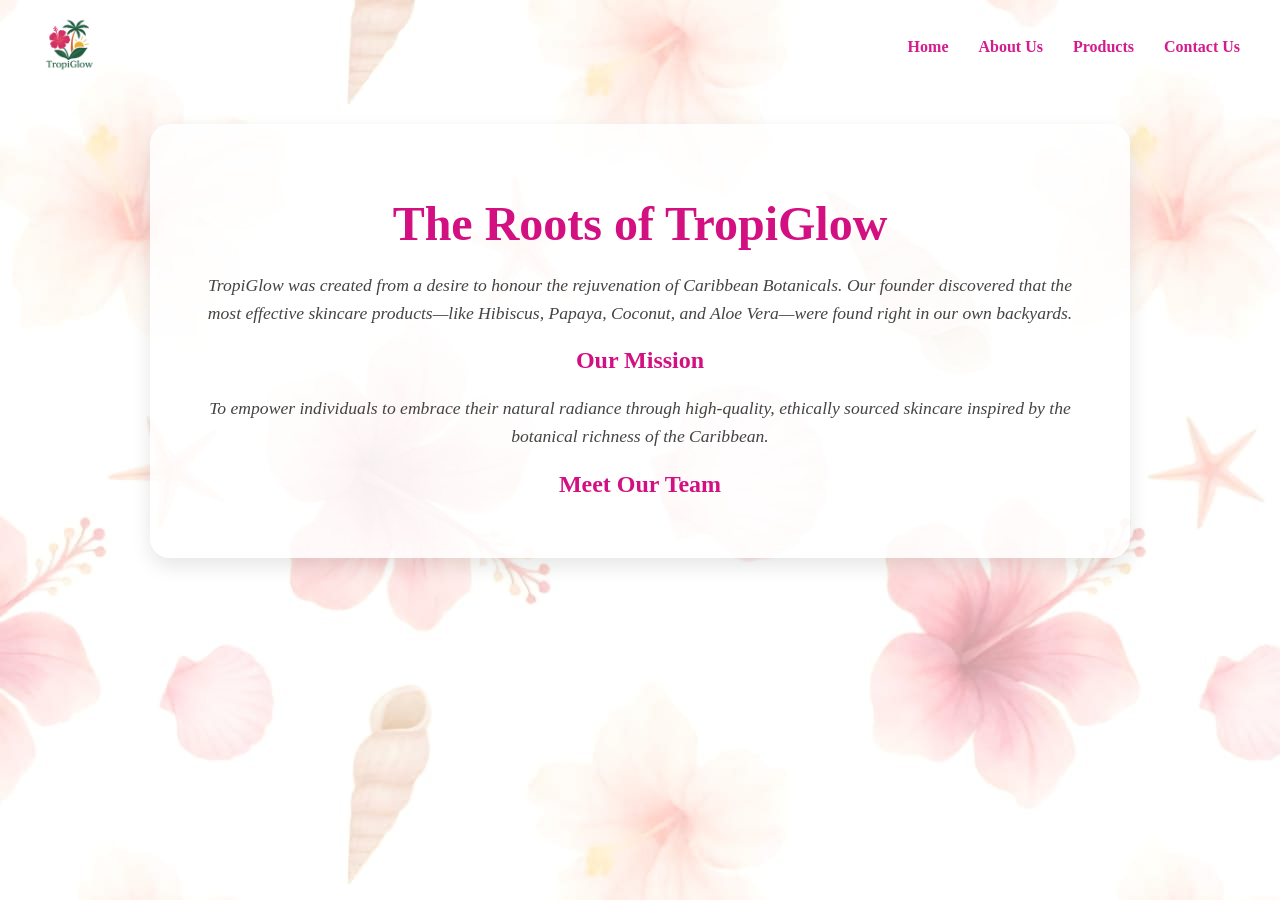
==== about.html @ d67b1e74 "Update and rename AboutUs.html to about.html" ====
<!DOCTYPE html>
<html lang="en">
<head>
    <meta charset="UTF-8">
    <meta name="viewport" content="width=device-width, initial-scale=1.0">
    <title>About Us | TropiGlow</title>
    <link rel="stylesheet" href="css/styles.css">
    <link rel="stylesheet" href="css/about.css">
</head>
<body>

    <header>
        <nav class="navbar">
            <div class="logo">
                <img src="Images/TropiGlow.png" alt="TropiGlow Logo">
            </div>
            <ul class="nav-links">
                <a href="index.html">Home</a>
                <a href="about.html" class="active">About Us</a>
                <a href="products.html">Products</a>
                <a href="contact.html">Contact Us</a>
            </ul>
        </nav>
    </header>

    <main class="about-section">
        <div class="content-container">
            <h1>The Roots of TropiGlow</h1>
            <p>TropiGlow was created from a desire to honour the rejuvenation of Caribbean Botanicals. Our founder discovered that the most effective skincare products—like Hibiscus, Papaya, Coconut, and Aloe Vera—were found right in our own backyards.</p>
            
            <h2>Our Mission</h2>
            <p>To empower individuals to embrace their natural radiance through high-quality, ethically sourced skincare inspired by the botanical richness of the Caribbean.</p>

            <h2>Meet Our Team</h2>
        </div>
---- css/styles.css ----
/* MAIN BACKGROUND */
body {
    background-image: url("../Images/TropiGlow Web BG.jpeg");
    background-size: cover;
    background-attachment: fixed; 
    margin: 0;
    padding: 0;
}

/* HEADER IMAGE */
.hdrstyle {
    background-image: url("../Images/Home Page BG.jpeg");
    background-size: cover;
    background-position: center;
    width: 100%;
    height: 500px; 
    display: block; 
    overflow: hidden;
}

/* NAV BAR */
.navbar{
    display: flex;
    align-items: center;
    justify-content: space-between;
    padding: 15px 40px;
    gap: 20px;
}

.nav-icons{
    display: flex;
    gap: 15px;
    font-size: 20px;
    color: #D31C8D;
    cursor: pointer;
}

.nav-icons i:hover{
    color: #f15e94;
}

/* WELCOME TEXT  */
.hero {
    padding: 80px 40px; 
    text-align: center; 
}

/* LOGO & LINKS */
.logo img { height: 60px; }
.nav-links { display: flex; gap: 30px; }
.nav-links a { 
    text-decoration: none; 
    color: #D31C8D; 
    font-weight: bold; 
}

/* TEXT STYLES */
h1 { font-family: 'Times New Roman', serif; color: #D31C8D; font-size: 3rem; }
p { color: #f15e94; font-style: italic; font-size: 1.2rem; }
/* SEARCH BAR */
.searchbar{
    display: flex;
    gap: 5px;
}


/* TEXT STYLES */
h1, h2, h3{
    font-family:'Times New Roman', Times, serif;
    color: #D31C8D;
}

p{
    color: #f15e94;
    font-style: italic;
    font-weight: 500;
}

/* HOVER EFFECT */
a:hover{
    color: #D31C8D;
}

/* USER MENU */
.user-menu{
    position: relative;
}

/* DROPDOWN BOX */
.dropdown{
    position: absolute;
    top: 30px;
    right: 0;
    background-color: white;
    border-radius: 8px;
    padding: 10px;
    display: none;
    flex-direction: column;
    min-width: 120px;
    box-shadow: 0 4px 10px rgba(0,0,0,0.1);
}

.dropdown a{
    text-decoration: none;
    color: #D31C8D;
    padding: 8px;
    display: block;
}

.dropdown a:hover{
    background-color: #fce4ec;
}

.user-menu:hover .dropdown{
    display: flex;
}
---- css/about.css ----
body {
    background-image: url("../Images/TropiGlow Web BG.jpeg");
    background-size: cover;
    background-attachment: fixed; 
    margin: 0;
    padding: 0;
}

.logo img { height: 60px; }
.nav-links { display: flex; gap: 30px; }
.nav-links a { 
    text-decoration: none; 
    color: #D31C8D; 
    font-weight: bold; 
}

.content-container {
    background-color: rgba(255, 255, 255, 0.85); 
    padding: 40px;
    margin: 30px auto;
    max-width: 900px;
    border-radius: 20px;
    text-align: center;
    box-shadow: 0 8px 20px rgba(0,0,0,0.1);
}

h1, h2 {
    color: #D31081; 
    margin-bottom: 20px;
}

p {
    line-height: 1.6;
    color: #444; 
    font-size: 1.1rem;
}
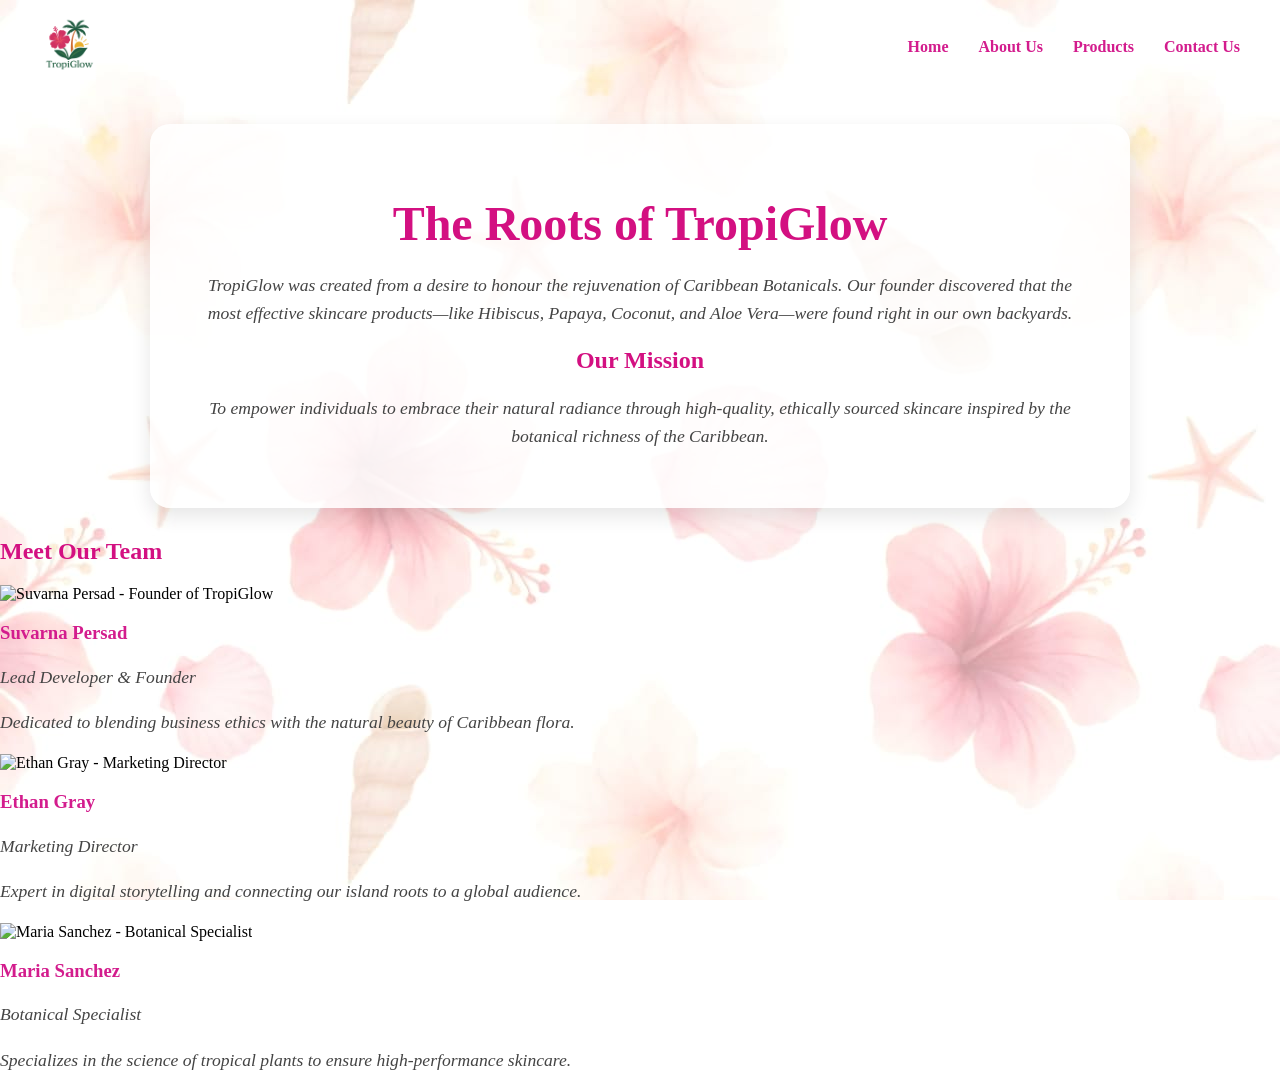
==== commit 0dec8b4d: "Update about.html" ====
--- a/about.html
+++ b/about.html
@@ -30,6 +30,39 @@
             
             <h2>Our Mission</h2>
             <p>To empower individuals to embrace their natural radiance through high-quality, ethically sourced skincare inspired by the botanical richness of the Caribbean.</p>
+        </div>
 
-            <h2>Meet Our Team</h2>
+    <div class="team-container">
+        <h2 class="section-title">Meet Our Team</h2>
+        <div class="team-grid">
+            
+            <div class="team-card">
+                <div class="image-wrapper">
+                    <img src="Images/Suvarna Persad.jpeg" alt="Suvarna Persad - Founder of TropiGlow">
+                </div>
+                <h3>Suvarna Persad</h3>
+                <p class="role">Lead Developer & Founder</p>
+                <p class="bio">Dedicated to blending business ethics with the natural beauty of Caribbean flora.</p>
+            </div>
+
+            <div class="team-card">
+                <div class="image-wrapper">
+                    <img src="Images/Ethan Gray.jpg" alt="Ethan Gray - Marketing Director">
+                </div>
+                <h3>Ethan Gray</h3>
+                <p class="role">Marketing Director</p>
+                <p class="bio">Expert in digital storytelling and connecting our island roots to a global audience.</p>
+            </div>
+
+            <div class="team-card">
+                <div class="image-wrapper">
+                    <img src="Images/Maria Sanchez.png" alt="Maria Sanchez - Botanical Specialist">
+                </div>
+                <h3>Maria Sanchez</h3>
+                <p class="role">Botanical Specialist</p>
+                <p class="bio">Specializes in the science of tropical plants to ensure high-performance skincare.</p>
+            </div>
+
         </div>
+    </div>
+</main>
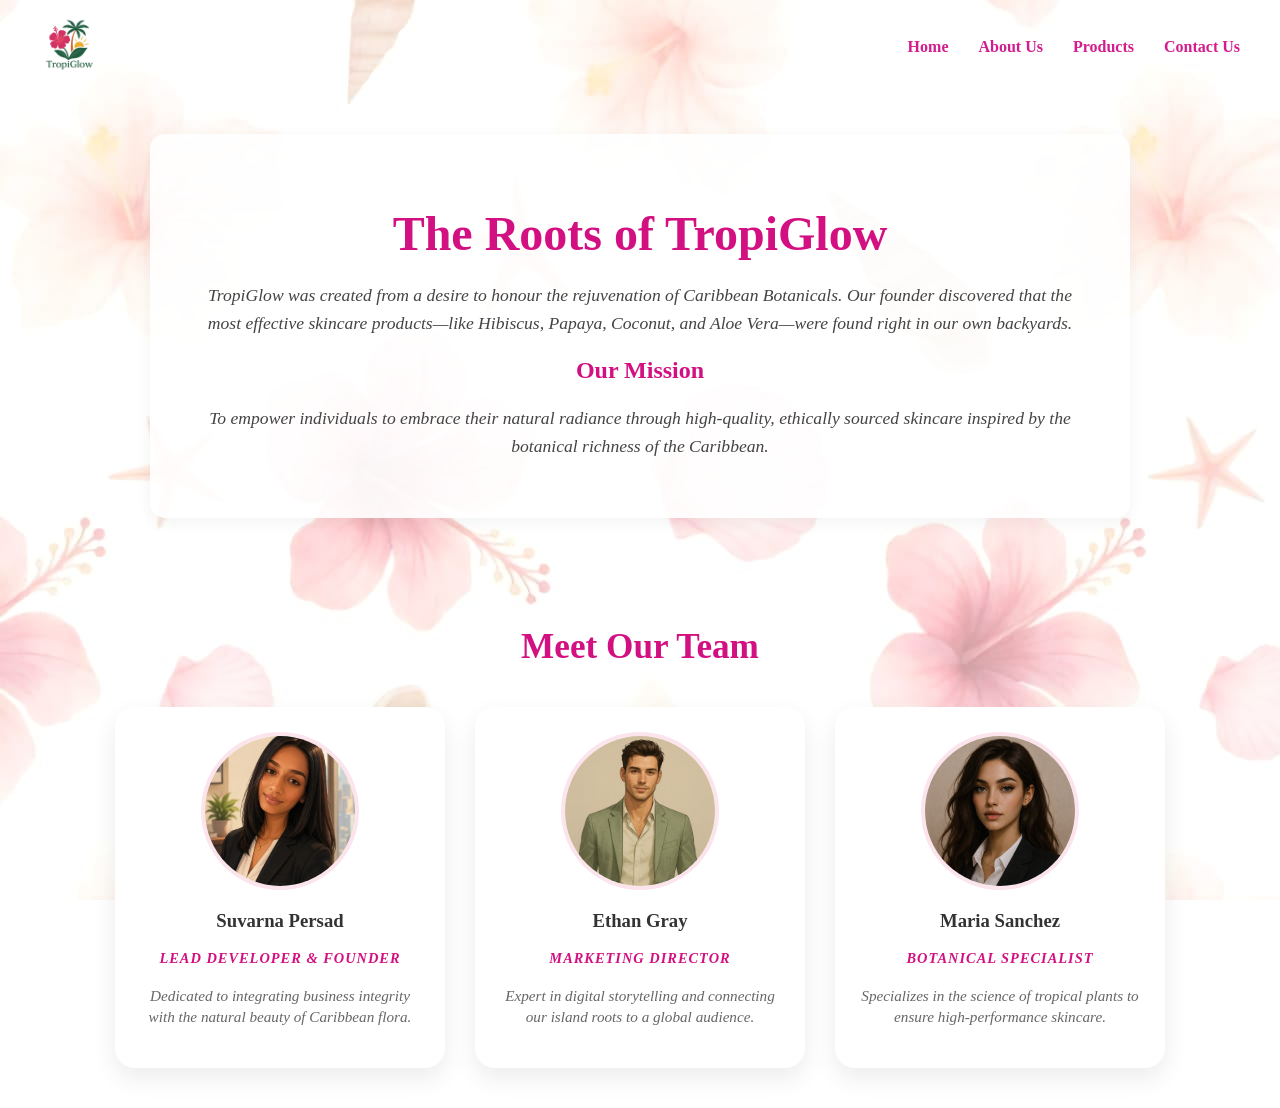
==== commit 05c869cb: "Update about.html" ====
--- a/about.html
+++ b/about.html
@@ -42,7 +42,7 @@
                 </div>
                 <h3>Suvarna Persad</h3>
                 <p class="role">Lead Developer & Founder</p>
-                <p class="bio">Dedicated to blending business ethics with the natural beauty of Caribbean flora.</p>
+                <p class="bio">Dedicated to integrating business integrity with the natural beauty of Caribbean flora.</p>
             </div>
 
             <div class="team-card">
--- a/css/about.css
+++ b/css/about.css
@@ -34,3 +34,82 @@
     color: #444; 
     font-size: 1.1rem;
 }
+
+.content-container {
+    background-color: rgba(255, 255, 255, 0.9); 
+    padding: 40px;
+    margin: 40px auto;
+    max-width: 900px;
+    border-radius: 15px;
+    text-align: center;
+    box-shadow: 0 4px 15px rgba(0,0,0,0.05);
+}
+
+.team-container {
+    max-width: 1100px;
+    margin: 0 auto;
+    padding: 40px 20px;
+    text-align: center;
+}
+
+.section-title {
+    color: #D31081;
+    margin-bottom: 40px;
+    font-size: 2.2rem;
+}
+
+.team-grid {
+    display: flex;
+    justify-content: center;
+    gap: 30px;
+    flex-wrap: wrap; 
+}
+
+.team-card {
+    background: #fff;
+    padding: 25px;
+    border-radius: 20px;
+    width: 280px;
+    box-shadow: 0 10px 25px rgba(0,0,0,0.08);
+    transition: all 0.3s ease; 
+}
+
+.team-card:hover {
+    transform: translateY(-10px);
+    box-shadow: 0 15px 35px rgba(211, 16, 129, 0.2);
+}
+
+.image-wrapper {
+    width: 150px;
+    height: 150px;
+    margin: 0 auto 20px;
+    overflow: hidden;
+    border-radius: 50%; 
+    border: 4px solid #fce4ec;
+}
+
+.team-card img {
+    width: 100%;
+    height: 100%;
+    object-fit: cover; 
+}
+
+.team-card h3 {
+    color: #333;
+    margin-bottom: 5px;
+}
+
+.role {
+    color: #D31081;
+    font-weight: bold;
+    font-size: 0.9rem;
+    text-transform: uppercase;
+    letter-spacing: 1px;
+    margin-bottom: 15px;
+}
+
+.bio {
+    font-size: 0.95rem;
+    color: #666;
+    line-height: 1.4;
+}
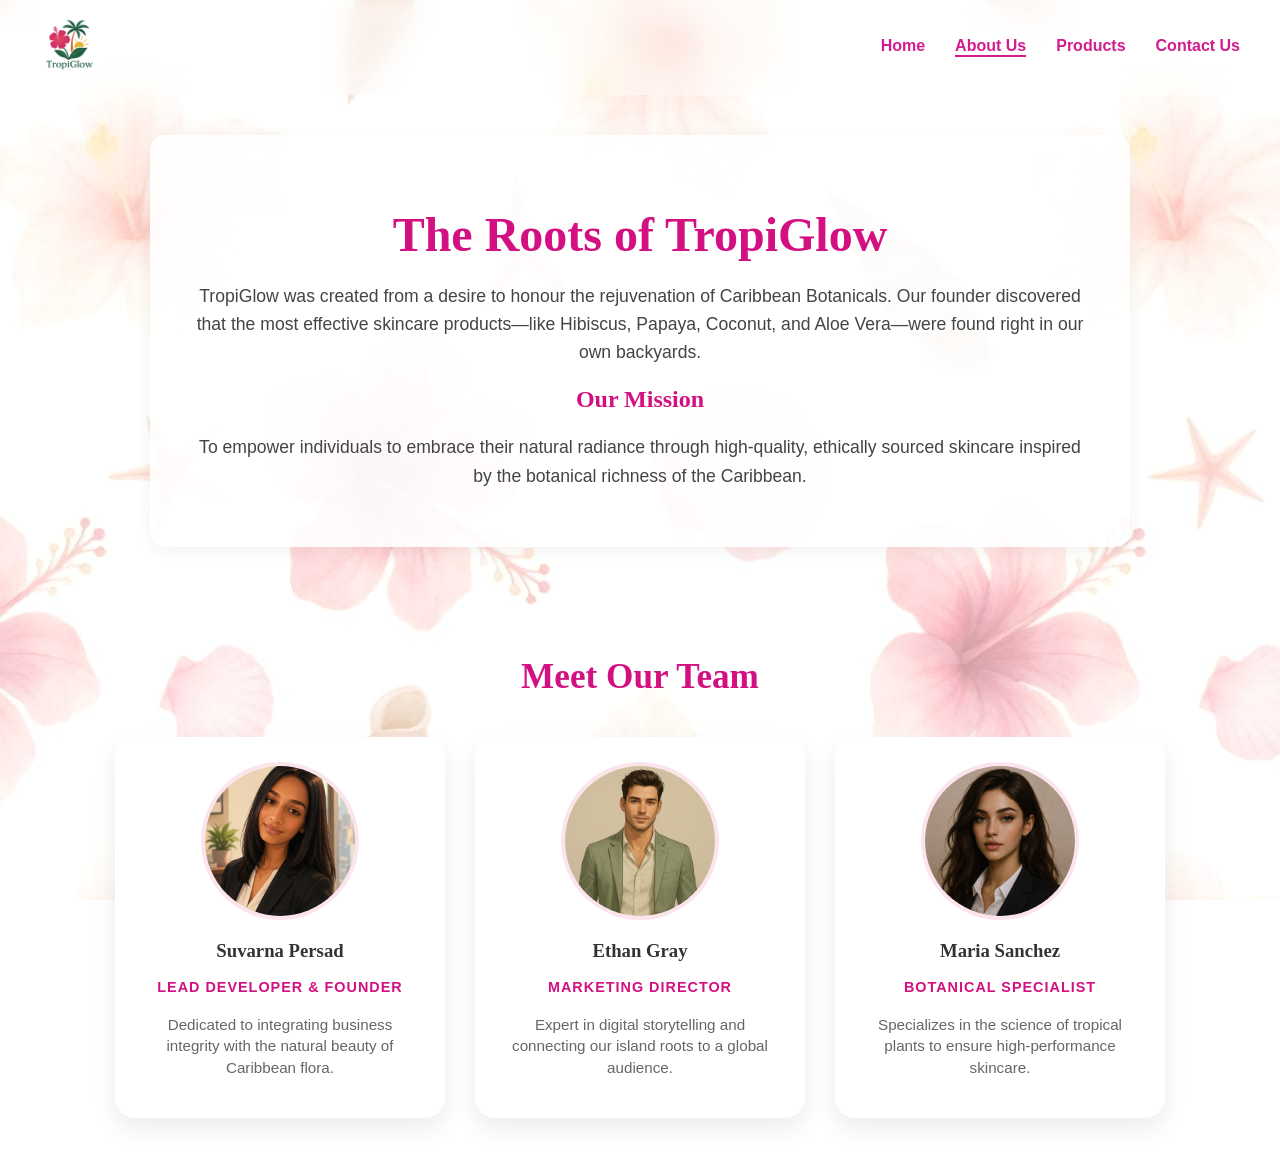
==== commit 2339d599: "Update about.html" ====
--- a/about.html
+++ b/about.html
@@ -17,7 +17,7 @@
             <ul class="nav-links">
                 <a href="index.html">Home</a>
                 <a href="about.html" class="active">About Us</a>
-                <a href="products.html">Products</a>
+                <a href="shop.html">Products</a>
                 <a href="contact.html">Contact Us</a>
             </ul>
         </nav>
--- a/css/styles.css
+++ b/css/styles.css
@@ -19,6 +19,15 @@
 }
 
 /* NAV BAR */
+.navbar {
+    background: rgba(255, 255, 255, 0.345); 
+    backdrop-filter: blur(10px);         
+    -webkit-backdrop-filter: blur(10px);  
+    border-bottom: 1px solid rgba(255, 255, 255, 0.3); 
+    position: sticky;                     
+    top: 0;
+    z-index: 1000;
+}
 .navbar{
     display: flex;
     align-items: center;
@@ -29,10 +38,17 @@
 
 .nav-icons{
     display: flex;
+    align-items: center;
     gap: 15px;
     font-size: 20px;
     color: #D31C8D;
     cursor: pointer;
+}
+
+.nav-icons img {
+    height: 24px;           
+    width: auto;
+    display: block;
 }
 
 .nav-icons i:hover{
@@ -57,6 +73,7 @@
 /* TEXT STYLES */
 h1 { font-family: 'Times New Roman', serif; color: #D31C8D; font-size: 3rem; }
 p { color: #f15e94; font-style: italic; font-size: 1.2rem; }
+
 /* SEARCH BAR */
 .searchbar{
     display: flex;
@@ -65,14 +82,14 @@
 
 
 /* TEXT STYLES */
-h1, h2, h3{
+h1, h2, h3, h4{
     font-family:'Times New Roman', Times, serif;
     color: #D31C8D;
 }
 
 p{
     color: #f15e94;
-    font-style: italic;
+    font-style: normal;
     font-weight: 500;
 }
 
@@ -114,3 +131,150 @@
 .user-menu:hover .dropdown{
     display: flex;
 }
+
+/* MAIN BACKGROUND */
+body {
+    background-image: url("../Images/TropiGlow Web BG.jpeg");
+    background-size: cover;
+    background-attachment: fixed; 
+    margin: 0;
+    padding: 0;
+    font-family: Arial, sans-serif;
+}
+
+/* THE GLASS NAVIGATION BAR */
+.navbar {
+    display: flex;
+    align-items: center;
+    justify-content: space-between;
+    padding: 15px 40px;
+    background: rgba(255, 255, 255, 0.4); 
+    backdrop-filter: blur(12px);         
+    -webkit-backdrop-filter: blur(12px);  
+    border-bottom: 1px solid rgba(255, 255, 255, 0.3);
+    position: sticky; 
+    top: 0;
+    z-index: 1000;
+}
+
+.nav-links { display: flex; gap: 30px; }
+.nav-links a { 
+    text-decoration: none; 
+    color: #D31C8D; 
+    font-weight: bold; 
+    transition: 0.3s;
+}
+.nav-links a.active { border-bottom: 2px solid #D31C8D; }
+
+/* NAV ICONS & USER MENU */
+.nav-icons {
+    display: flex;
+    align-items: center;
+    gap: 20px;
+    font-size: 22px;
+    color: #D31C8D;
+}
+
+.user-menu { position: relative; display: flex; align-items: center; cursor: pointer; }
+
+.dropdown {
+    position: absolute;
+    top: 35px;
+    right: 0;
+    background: white;
+    border-radius: 8px;
+    padding: 10px;
+    display: none;
+    flex-direction: column;
+    min-width: 140px;
+    box-shadow: 0 4px 15px rgba(0,0,0,0.1);
+    z-index: 1001;
+}
+
+.dropdown a {
+    text-decoration: none;
+    color: #D31C8D;
+    padding: 8px;
+    font-size: 14px;
+}
+
+.user-menu:hover .dropdown { display: flex; }
+
+/* PRODUCT GRID */
+.product-grid {
+    display: grid;
+    grid-template-columns: repeat(3, 1fr); 
+    gap: 30px;
+}
+
+/* RESPONSIVE GRID */
+@media (max-width: 992px) { .product-grid { grid-template-columns: repeat(2, 1fr); } }
+@media (max-width: 600px) { .product-grid { grid-template-columns: 1fr; } }
+
+/* PRODUCT CARD */
+.product-card {
+    background: rgba(255, 255, 255, 0.7);
+    backdrop-filter: blur(8px);
+    border-radius: 20px;
+    overflow: hidden;
+    border: 1px solid rgba(255, 255, 255, 0.3);
+    transition: transform 0.3s ease;
+    text-align: center;
+    padding-bottom: 20px;
+}
+
+.product-card:hover {
+    transform: translateY(-8px);
+    background: rgba(255, 255, 255, 0.9);
+}
+
+.product-image img {
+    width: 100%;
+    height: 280px;
+    object-fit: cover;
+}
+
+.product-info { padding: 15px; }
+
+.product-info h3 {
+    font-family: 'Times New Roman', serif;
+    color: #D31C8D;
+    font-size: 1.4rem;
+    margin-bottom: 5px;
+}
+
+.description {
+    color: #666;
+    font-size: 0.9rem;
+    font-style: italic;
+    margin-bottom: 10px;
+}
+
+.price {
+    color: #f15e94;
+    font-weight: 700;
+    font-size: 1.2rem;
+    margin-bottom: 15px;
+}
+
+/* SHOP BUTTON */
+.btn-shop {
+    background: #D31C8D;
+    color: white;
+    border: none;
+    padding: 10px 25px;
+    border-radius: 50px;
+    font-weight: bold;
+    text-transform: uppercase;
+    font-size: 0.8rem;
+    transition: 0.3s;
+}
+
+.btn-shop:hover {
+    background: #f15e94;
+    box-shadow: 0 4px 15px rgba(211, 28, 141, 0.3);
+}
+
+/* TEXT STYLES */
+h1 { font-family: 'Times New Roman', serif; color: #D31C8D; font-size: 3rem; }
+p { color: #f15e94; font-size: 1.2rem; }
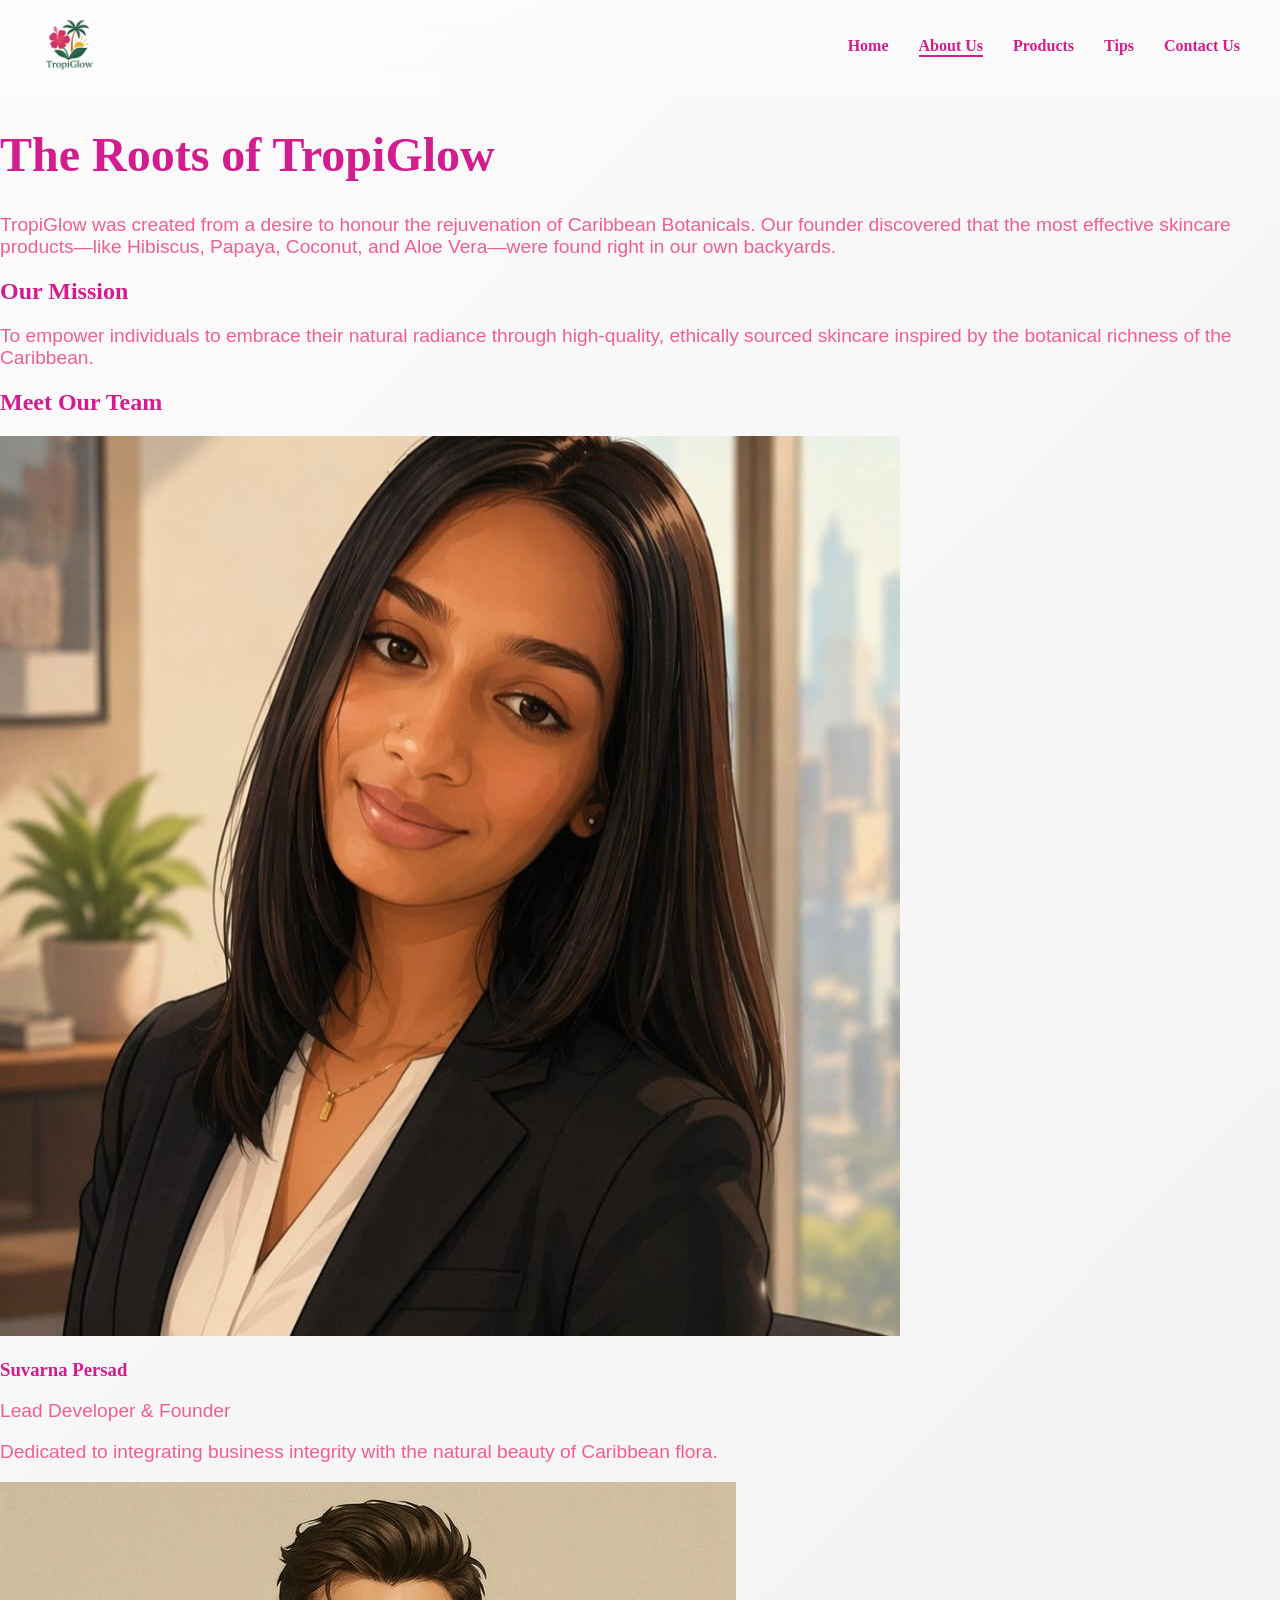
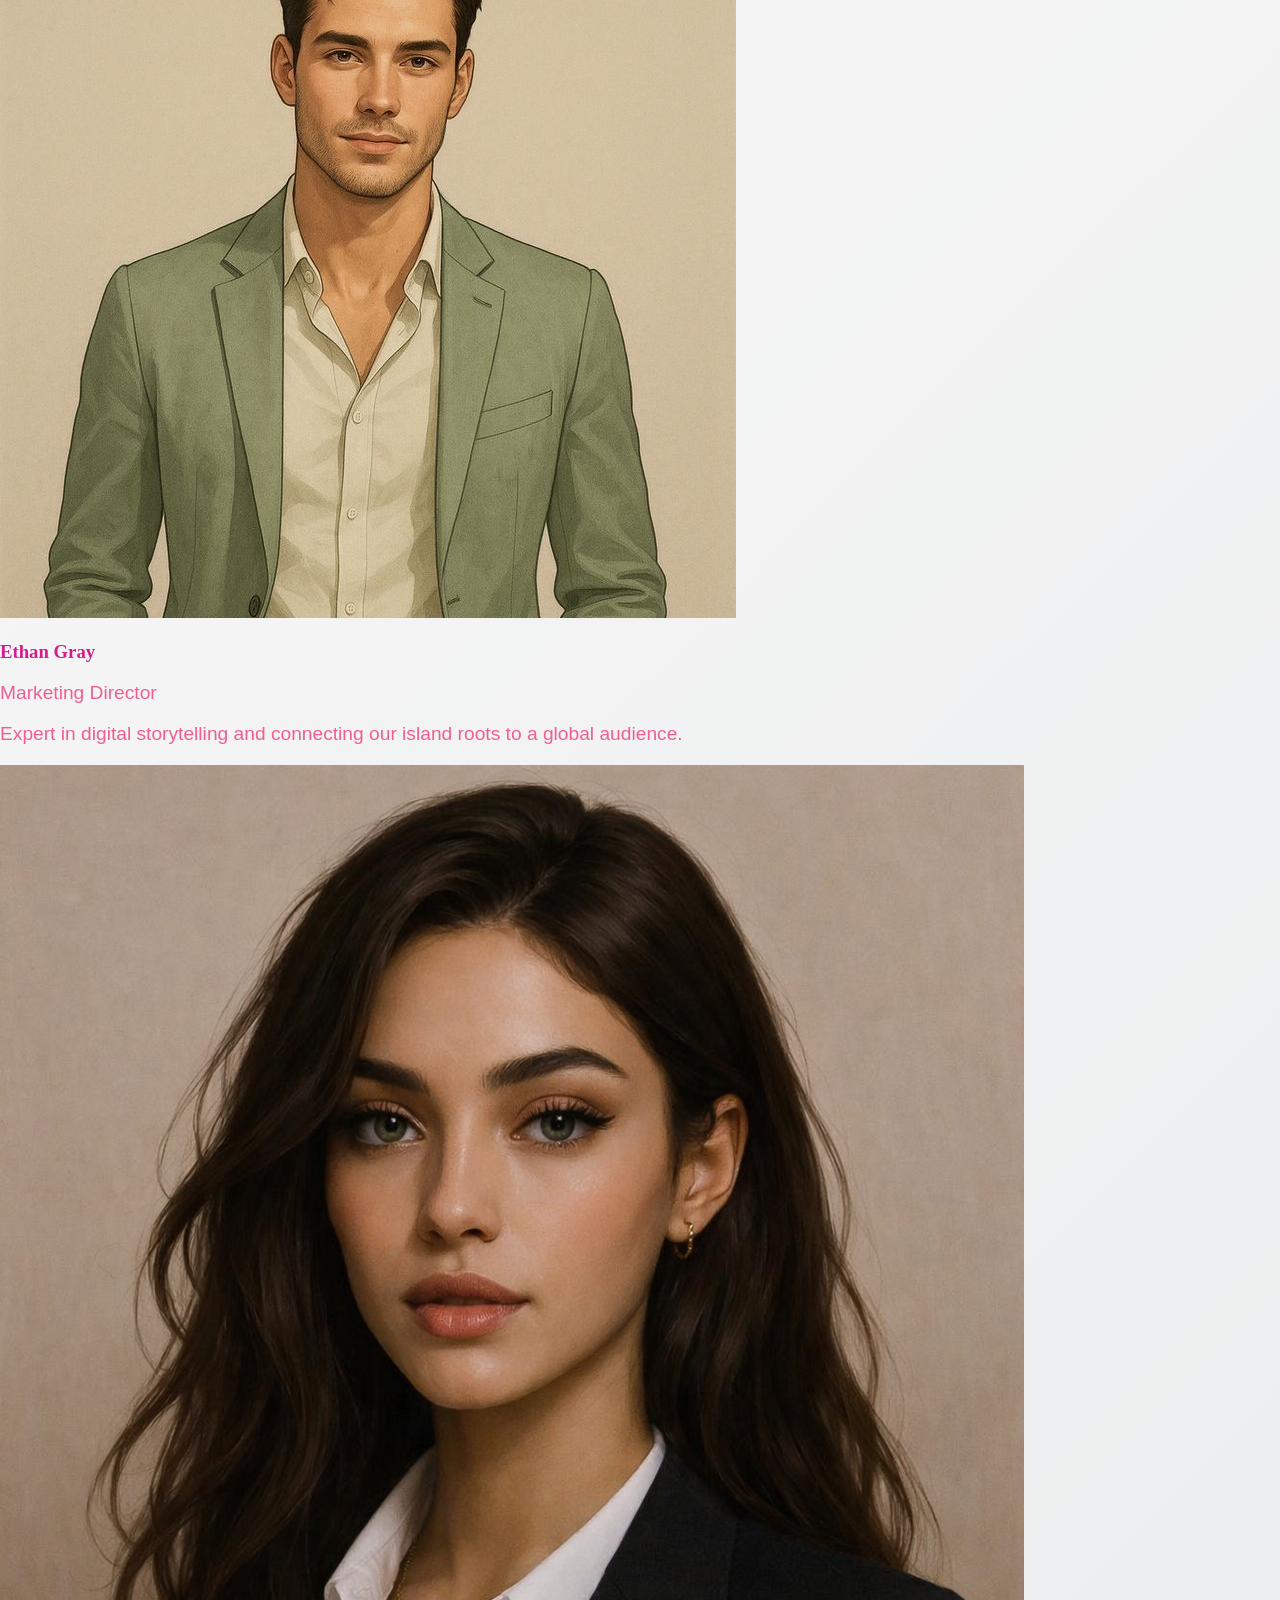
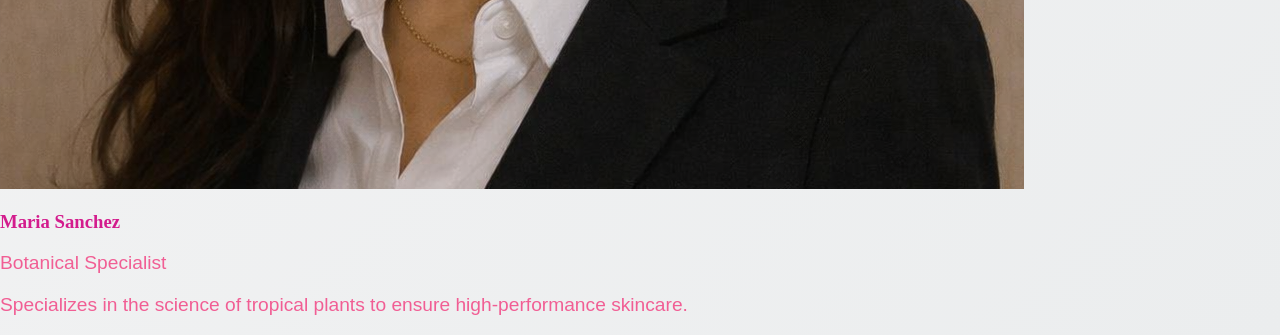
==== commit 48b904de: "Update about.html" ====
--- a/about.html
+++ b/about.html
@@ -18,6 +18,7 @@
                 <a href="index.html">Home</a>
                 <a href="about.html" class="active">About Us</a>
                 <a href="shop.html">Products</a>
+                <a href="blog.html">Tips</a>
                 <a href="contact.html">Contact Us</a>
             </ul>
         </nav>
--- a/css/styles.css
+++ b/css/styles.css
@@ -1,4 +1,3 @@
-/* MAIN BACKGROUND */
 body {
     background-image: url("../Images/TropiGlow Web BG.jpeg");
     background-size: cover;
@@ -7,7 +6,6 @@
     padding: 0;
 }
 
-/* HEADER IMAGE */
 .hdrstyle {
     background-image: url("../Images/Home Page BG.jpeg");
     background-size: cover;
@@ -17,8 +15,6 @@
     display: block; 
     overflow: hidden;
 }
-
-/* NAV BAR */
 .navbar {
     background: rgba(255, 255, 255, 0.345); 
     backdrop-filter: blur(10px);         
@@ -28,6 +24,7 @@
     top: 0;
     z-index: 1000;
 }
+
 .navbar{
     display: flex;
     align-items: center;
@@ -55,13 +52,11 @@
     color: #f15e94;
 }
 
-/* WELCOME TEXT  */
 .hero {
     padding: 80px 40px; 
     text-align: center; 
 }
 
-/* LOGO & LINKS */
 .logo img { height: 60px; }
 .nav-links { display: flex; gap: 30px; }
 .nav-links a { 
@@ -70,18 +65,14 @@
     font-weight: bold; 
 }
 
-/* TEXT STYLES */
 h1 { font-family: 'Times New Roman', serif; color: #D31C8D; font-size: 3rem; }
 p { color: #f15e94; font-style: italic; font-size: 1.2rem; }
 
-/* SEARCH BAR */
 .searchbar{
     display: flex;
     gap: 5px;
 }
 
-
-/* TEXT STYLES */
 h1, h2, h3, h4{
     font-family:'Times New Roman', Times, serif;
     color: #D31C8D;
@@ -93,17 +84,14 @@
     font-weight: 500;
 }
 
-/* HOVER EFFECT */
 a:hover{
     color: #D31C8D;
 }
 
-/* USER MENU */
 .user-menu{
     position: relative;
 }
 
-/* DROPDOWN BOX */
 .dropdown{
     position: absolute;
     top: 30px;
@@ -132,7 +120,6 @@
     display: flex;
 }
 
-/* MAIN BACKGROUND */
 body {
     background-image: url("../Images/TropiGlow Web BG.jpeg");
     background-size: cover;
@@ -142,7 +129,6 @@
     font-family: Arial, sans-serif;
 }
 
-/* THE GLASS NAVIGATION BAR */
 .navbar {
     display: flex;
     align-items: center;
@@ -166,7 +152,6 @@
 }
 .nav-links a.active { border-bottom: 2px solid #D31C8D; }
 
-/* NAV ICONS & USER MENU */
 .nav-icons {
     display: flex;
     align-items: center;
@@ -200,18 +185,15 @@
 
 .user-menu:hover .dropdown { display: flex; }
 
-/* PRODUCT GRID */
 .product-grid {
     display: grid;
     grid-template-columns: repeat(3, 1fr); 
     gap: 30px;
 }
 
-/* RESPONSIVE GRID */
 @media (max-width: 992px) { .product-grid { grid-template-columns: repeat(2, 1fr); } }
 @media (max-width: 600px) { .product-grid { grid-template-columns: 1fr; } }
 
-/* PRODUCT CARD */
 .product-card {
     background: rgba(255, 255, 255, 0.7);
     backdrop-filter: blur(8px);
@@ -257,7 +239,6 @@
     margin-bottom: 15px;
 }
 
-/* SHOP BUTTON */
 .btn-shop {
     background: #D31C8D;
     color: white;
@@ -275,6 +256,63 @@
     box-shadow: 0 4px 15px rgba(211, 28, 141, 0.3);
 }
 
-/* TEXT STYLES */
 h1 { font-family: 'Times New Roman', serif; color: #D31C8D; font-size: 3rem; }
 p { color: #f15e94; font-size: 1.2rem; }
+
+:root {
+    --botanical-green: #A3B18A;
+    --soft-sand: #F6F4F1;
+}
+body {
+    background-image: url("../Images/TropiGlow Web BG.jpeg");
+    background-size: cover;
+    background-attachment: fixed; 
+    margin: 0;
+    padding: 0;
+    font-family: 'Times New Roman', serif; 
+}
+
+.quiz-container { 
+    max-width: 500px;
+    margin: 50px auto; 
+    background: white; 
+    padding: 40px; 
+    border-radius: 20px; 
+}
+
+#progress-bar { 
+    height: 6px; 
+    background: #D31C8D;
+    width: 0%;      
+    border-radius: 10px;
+    transition: width 0.4s ease; 
+}
+
+.results-section {
+    display: none;
+}
+
+#quiz-ui, #results-ui {
+    background: white;
+    padding: 30px;
+    border-radius: 15px;
+    max-width: 500px;
+    margin: 40px auto;
+    box-shadow: 0 4px 15px rgba(0,0,0,0.1);
+}
+
+.option-btn {
+    display: block;
+    width: 100%;
+    padding: 12px;
+    margin: 10px 0;
+    background-color: white;
+    border: 2px solid #E05297; 
+    cursor: pointer;
+    font-weight: bold;
+}
+
+.option-btn:hover {
+    background-color: #E05297;
+    color: white;
+}
--- a/css/about.css
+++ b/css/about.css
@@ -6,110 +6,396 @@
     padding: 0;
 }
 
+.hdrstyle {
+    background-image: url("../Images/Home Page BG.jpeg");
+    background-size: cover;
+    background-position: center;
+    width: 100%;
+    height: 500px; 
+    display: block; 
+    overflow: hidden;
+}
+
+.navbar {
+    background: rgba(255, 255, 255, 0.345); 
+    backdrop-filter: blur(10px);         
+    -webkit-backdrop-filter: blur(10px);  
+    border-bottom: 1px solid rgba(255, 255, 255, 0.3); 
+    position: sticky;                     
+    top: 0;
+    z-index: 1000;
+}
+.navbar{
+    display: flex;
+    align-items: center;
+    justify-content: space-between;
+    padding: 15px 40px;
+    gap: 20px;
+}
+
+.nav-icons{
+    display: flex;
+    align-items: center;
+    gap: 15px;
+    font-size: 20px;
+    color: #D31C8D;
+    cursor: pointer;
+}
+
+.nav-icons img {
+    height: 24px;           
+    width: auto;
+    display: block;
+}
+
+.nav-icons i:hover{
+    color: #f15e94;
+}
+
+.hero {
+    padding: 80px 40px; 
+    text-align: center; 
+}
+
 .logo img { height: 60px; }
 .nav-links { display: flex; gap: 30px; }
 .nav-links a { 
     text-decoration: none; 
     color: #D31C8D; 
     font-weight: bold; 
-}
-
-.content-container {
-    background-color: rgba(255, 255, 255, 0.85); 
-    padding: 40px;
-    margin: 30px auto;
-    max-width: 900px;
+        font-family: 'Times New Roman', Times, serif;
+}
+
+h1 { font-family: 'Times New Roman', serif; color: #D31C8D; font-size: 3rem; }
+p { color: #f15e94; font-style: italic; font-size: 1.2rem; }
+
+.searchbar{
+    display: flex;
+    gap: 5px;
+}
+
+h1, h2, h3, h4{
+    font-family:'Times New Roman', Times, serif;
+    color: #D31C8D;
+}
+
+p{
+    color: #f15e94;
+    font-style: normal;
+    font-weight: 500;
+}
+
+a:hover{
+    color: #D31C8D;
+}
+
+.user-menu{
+    position: relative;
+}
+
+.dropdown{
+    position: absolute;
+    top: 30px;
+    right: 0;
+    background-color: white;
+    border-radius: 8px;
+    padding: 10px;
+    display: none;
+    flex-direction: column;
+    min-width: 120px;
+    box-shadow: 0 4px 10px rgba(0,0,0,0.1);
+}
+
+.dropdown a{
+    text-decoration: none;
+    color: #D31C8D;
+    padding: 8px;
+    display: block;
+}
+
+.dropdown a:hover{
+    background-color: #fce4ec;
+}
+
+.user-menu:hover .dropdown{
+    display: flex;
+}
+
+body {
+    background-image: url("../Images/TropiGlow Web BG.jpeg");
+    background-size: cover;
+    background-attachment: fixed; 
+    margin: 0;
+    padding: 0;
+    font-family: Arial, sans-serif;
+}
+
+.navbar {
+    display: flex;
+    align-items: center;
+    justify-content: space-between;
+    padding: 15px 40px;
+    background: rgba(255, 255, 255, 0.4); 
+    backdrop-filter: blur(12px);         
+    -webkit-backdrop-filter: blur(12px);  
+    border-bottom: 1px solid rgba(255, 255, 255, 0.3);
+    position: sticky; 
+    top: 0;
+    z-index: 1000;
+}
+
+.nav-links { display: flex; gap: 30px; }
+.nav-links a { 
+    text-decoration: none; 
+    color: #D31C8D; 
+    font-weight: bold; 
+    transition: 0.3s;
+}
+.nav-links a.active { border-bottom: 2px solid #D31C8D; }
+
+.nav-icons {
+    display: flex;
+    align-items: center;
+    gap: 20px;
+    font-size: 22px;
+    color: #D31C8D;
+}
+
+.user-menu { position: relative; display: flex; align-items: center; cursor: pointer; }
+
+.dropdown {
+    position: absolute;
+    top: 35px;
+    right: 0;
+    background: white;
+    border-radius: 8px;
+    padding: 10px;
+    display: none;
+    flex-direction: column;
+    min-width: 140px;
+    box-shadow: 0 4px 15px rgba(0,0,0,0.1);
+    z-index: 1001;
+}
+
+.dropdown a {
+    text-decoration: none;
+    color: #D31C8D;
+    padding: 8px;
+    font-size: 14px;
+}
+
+.user-menu:hover .dropdown { display: flex; }
+
+.product-grid {
+    display: grid;
+    grid-template-columns: repeat(3, 1fr); 
+    gap: 30px;
+}
+
+@media (max-width: 992px) { .product-grid { grid-template-columns: repeat(2, 1fr); } }
+@media (max-width: 600px) { .product-grid { grid-template-columns: 1fr; } }
+
+.product-card {
+    background: rgba(255, 255, 255, 0.7);
+    backdrop-filter: blur(8px);
     border-radius: 20px;
+    overflow: hidden;
+    border: 1px solid rgba(255, 255, 255, 0.3);
+    transition: transform 0.3s ease;
     text-align: center;
-    box-shadow: 0 8px 20px rgba(0,0,0,0.1);
-}
-
-h1, h2 {
-    color: #D31081; 
-    margin-bottom: 20px;
-}
-
-p {
-    line-height: 1.6;
-    color: #444; 
-    font-size: 1.1rem;
-}
-
-.content-container {
-    background-color: rgba(255, 255, 255, 0.9); 
-    padding: 40px;
+    padding-bottom: 20px;
+}
+
+.product-card:hover {
+    transform: translateY(-8px);
+    background: rgba(255, 255, 255, 0.9);
+}
+
+.product-image img {
+    width: 100%;
+    height: 280px;
+    object-fit: cover;
+}
+
+.product-info { padding: 15px; }
+
+.product-info h3 {
+    font-family: 'Times New Roman', serif;
+    color: #D31C8D;
+    font-size: 1.4rem;
+    margin-bottom: 5px;
+}
+
+.description {
+    color: #666;
+    font-size: 0.9rem;
+    font-style: italic;
+    margin-bottom: 10px;
+}
+
+.price {
+    color: #f15e94;
+    font-weight: 700;
+    font-size: 1.2rem;
+    margin-bottom: 15px;
+}
+
+.btn-shop {
+    background: #D31C8D;
+    color: white;
+    border: none;
+    padding: 10px 25px;
+    border-radius: 50px;
+    font-weight: bold;
+    text-transform: uppercase;
+    font-size: 0.8rem;
+    transition: 0.3s;
+}
+
+.btn-shop:hover {
+    background: #f15e94;
+    box-shadow: 0 4px 15px rgba(211, 28, 141, 0.3);
+}
+
+h1 { font-family: 'Times New Roman', serif; color: #D31C8D; font-size: 3rem; }
+p { color: #f15e94; font-size: 1.2rem; }
+
+:root {
+    --botanical-green: #A3B18A;
+    --soft-sand: #F6F4F1;
+}
+body {
+    background-image: url("../Images/TropiGlow Web BG.jpeg");
+    background-size: cover;
+    background-attachment: fixed; 
+    margin: 0;
+    padding: 0;
+    font-family: 'Times New Roman', serif; 
+}
+
+.quiz-container { 
+    max-width: 500px;
+    margin: 50px auto; 
+    background: white; 
+    padding: 40px; 
+    border-radius: 20px; 
+}
+
+#progress-bar { 
+    height: 6px; 
+    background: #D31C8D;
+    width: 0%;      
+    border-radius: 10px;
+    transition: width 0.4s ease; 
+}
+
+.results-section {
+    display: none;
+}
+
+#quiz-ui, #results-ui {
+    background: white;
+    padding: 30px;
+    border-radius: 15px;
+    max-width: 500px;
     margin: 40px auto;
-    max-width: 900px;
-    border-radius: 15px;
-    text-align: center;
-    box-shadow: 0 4px 15px rgba(0,0,0,0.05);
-}
-
-.team-container {
-    max-width: 1100px;
-    margin: 0 auto;
-    padding: 40px 20px;
-    text-align: center;
-}
-
-.section-title {
-    color: #D31081;
-    margin-bottom: 40px;
-    font-size: 2.2rem;
-}
-
-.team-grid {
-    display: flex;
-    justify-content: center;
-    gap: 30px;
-    flex-wrap: wrap; 
-}
-
-.team-card {
-    background: #fff;
-    padding: 25px;
+    box-shadow: 0 4px 15px rgba(0,0,0,0.1);
+}
+
+.option-btn {
+    display: block;
+    width: 100%;
+    padding: 12px;
+    margin: 10px 0;
+    background-color: white;
+    border: 2px solid #E05297; 
+    cursor: pointer;
+    font-weight: bold;
+}
+
+.option-btn:hover {
+    background-color: #E05297;
+    color: white;
+}
+
+
+:root {
+    --tropical-green: #2d5a27;
+    --soft-hibiscus: #f8ad9d;
+    --glass-white: rgba(255, 255, 255, 0.7);
+}
+
+body {
+    font-family: 'Poppins', sans-serif;
+    background: linear-gradient(135deg, #fdfbfb 0%, #ebedee 100%);
+    color: #333;
+}
+
+h1, h2, .card-title {
+    font-family: 'Playfair Display', serif;
+}
+
+.hero-section {
+    padding: 120px 0;
+    background: url("../Images/TropiGlow\ Web\ BG.jpeg") center/cover no-repeat;
+    color: white;
+    position: relative;
+}
+
+.hero-overlay {
+    position: absolute;
+    top: 0; left: 0;
+    width: 100%; height: 100%;
+    background: rgba(0, 0, 0, 0.35); 
+}
+
+.hero-section h1 {
+    text-shadow: 2px 2px 10px rgba(0,0,0,0.5);
+}
+
+.glass-card {
+    background: var(--glass-white);
+    backdrop-filter: blur(10px);
+    -webkit-backdrop-filter: blur(10px);
+    border: 1px solid rgba(255, 255, 255, 0.3);
     border-radius: 20px;
-    width: 280px;
-    box-shadow: 0 10px 25px rgba(0,0,0,0.08);
-    transition: all 0.3s ease; 
-}
-
-.team-card:hover {
-    transform: translateY(-10px);
-    box-shadow: 0 15px 35px rgba(211, 16, 129, 0.2);
-}
-
-.image-wrapper {
-    width: 150px;
-    height: 150px;
-    margin: 0 auto 20px;
-    overflow: hidden;
-    border-radius: 50%; 
-    border: 4px solid #fce4ec;
-}
-
-.team-card img {
-    width: 100%;
-    height: 100%;
-    object-fit: cover; 
-}
-
-.team-card h3 {
-    color: #333;
-    margin-bottom: 5px;
-}
-
-.role {
-    color: #D31081;
-    font-weight: bold;
-    font-size: 0.9rem;
-    text-transform: uppercase;
+    transition: all 0.3s ease;
+}
+
+.glass-card:hover {
+    transform: translateY(-8px);
+    box-shadow: 0 15px 30px rgba(0,0,0,0.1) !important;
+}
+
+.card-img-top {
+    height: 300px;
+    object-fit: cover;
+    border-radius: 12px;
+}
+
+.btn-tropi {
+    background-color: var(--tropical-green);
+    color: white;
+    border-radius: 25px;
+    padding: 8px 22px;
+    border: none;
+    font-weight: 600;
+}
+
+.btn-tropi:hover {
+    background-color: #1e3d1a;
+    color: white;
+}
+
+.badge-botanical {
+    background-color: var(--soft-hibiscus);
+    color: #5d2e2e;
+    padding: 6px 12px;
+    border-radius: 8px;
+}
+
+.footer-text {
+    color: #888;
+    font-size: 0.85rem;
     letter-spacing: 1px;
-    margin-bottom: 15px;
-}
-
-.bio {
-    font-size: 0.95rem;
-    color: #666;
-    line-height: 1.4;
-}
+}
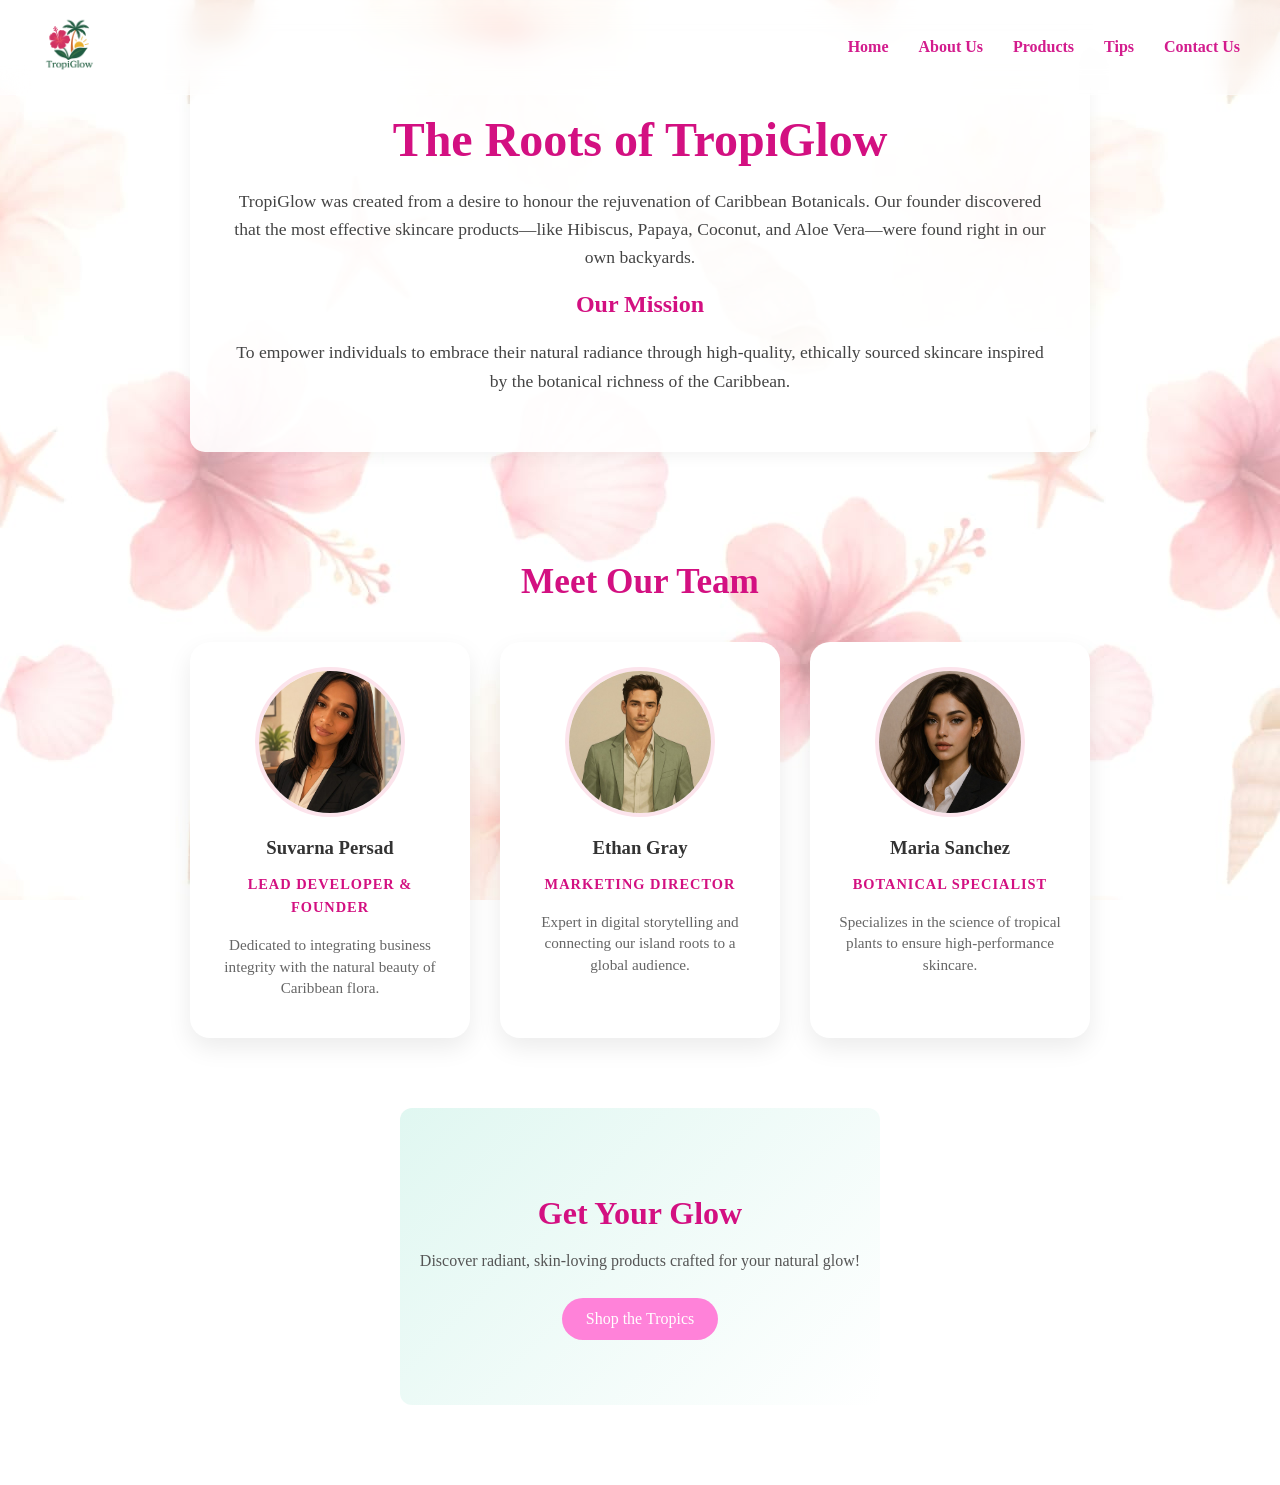
==== commit 1c90fe15: "Update about.html" ====
--- a/about.html
+++ b/about.html
@@ -64,6 +64,12 @@
                 <p class="bio">Specializes in the science of tropical plants to ensure high-performance skincare.</p>
             </div>
 
+<section class="cta shop-cta">
+  <h2>Get Your Glow</h2>
+  <p>Discover radiant, skin-loving products crafted for your natural glow!</p>
+  <a href="shop.html" class="cta-btn">Shop the Tropics</a>
+</section>
+
         </div>
     </div>
 </main>
--- a/css/styles.css
+++ b/css/styles.css
@@ -1,166 +1,88 @@
+:root {
+    --tropi-pink: #D31C8D;
+    --soft-pink: #f15e94;
+    --glass-white: rgba(255, 255, 255, 0.7);
+    --tropical-green: #2d5a27;
+}
+
+* {
+    box-sizing: border-box;
+}
+
+html, body {
+    margin: 0;
+    padding: 0;
+}
+
 body {
     background-image: url("../Images/TropiGlow Web BG.jpeg");
     background-size: cover;
-    background-attachment: fixed; 
-    margin: 0;
-    padding: 0;
-}
-
-.hdrstyle {
-    background-image: url("../Images/Home Page BG.jpeg");
-    background-size: cover;
+    background-attachment: fixed;
     background-position: center;
-    width: 100%;
-    height: 500px; 
-    display: block; 
-    overflow: hidden;
-}
+
+    font-family:'Times New Roman', Times, serif;
+    color: #333;
+
+    padding-top: 90px;
+}
+
 .navbar {
-    background: rgba(255, 255, 255, 0.345); 
-    backdrop-filter: blur(10px);         
-    -webkit-backdrop-filter: blur(10px);  
-    border-bottom: 1px solid rgba(255, 255, 255, 0.3); 
-    position: sticky;                     
-    top: 0;
-    z-index: 1000;
-}
-
-.navbar{
     display: flex;
     align-items: center;
     justify-content: space-between;
     padding: 15px 40px;
-    gap: 20px;
-}
-
-.nav-icons{
-    display: flex;
-    align-items: center;
-    gap: 15px;
-    font-size: 20px;
-    color: #D31C8D;
-    cursor: pointer;
-}
-
-.nav-icons img {
-    height: 24px;           
-    width: auto;
-    display: block;
-}
-
-.nav-icons i:hover{
-    color: #f15e94;
-}
-
-.hero {
-    padding: 80px 40px; 
-    text-align: center; 
-}
-
-.logo img { height: 60px; }
-.nav-links { display: flex; gap: 30px; }
-.nav-links a { 
-    text-decoration: none; 
-    color: #D31C8D; 
-    font-weight: bold; 
-}
-
-h1 { font-family: 'Times New Roman', serif; color: #D31C8D; font-size: 3rem; }
-p { color: #f15e94; font-style: italic; font-size: 1.2rem; }
-
-.searchbar{
-    display: flex;
-    gap: 5px;
-}
-
-h1, h2, h3, h4{
-    font-family:'Times New Roman', Times, serif;
-    color: #D31C8D;
-}
-
-p{
-    color: #f15e94;
-    font-style: normal;
-    font-weight: 500;
-}
-
-a:hover{
-    color: #D31C8D;
-}
-
-.user-menu{
-    position: relative;
-}
-
-.dropdown{
-    position: absolute;
-    top: 30px;
-    right: 0;
-    background-color: white;
-    border-radius: 8px;
-    padding: 10px;
-    display: none;
-    flex-direction: column;
-    min-width: 120px;
-    box-shadow: 0 4px 10px rgba(0,0,0,0.1);
-}
-
-.dropdown a{
+
+    background: rgba(255, 255, 255, 0.4);
+    backdrop-filter: blur(12px);
+    -webkit-backdrop-filter: blur(12px);
+
+    border-bottom: 1px solid rgba(255, 255, 255, 0.3);
+
+    position: fixed;
+    top: 0;
+    left: 0;
+    width: 100%;
+
+    z-index: 2000;
+}
+
+.logo img {
+    height: 60px;
+}
+
+.nav-links {
+    display: flex;
+    gap: 30px;
+}
+
+.nav-links a {
     text-decoration: none;
-    color: #D31C8D;
-    padding: 8px;
-    display: block;
-}
-
-.dropdown a:hover{
-    background-color: #fce4ec;
-}
-
-.user-menu:hover .dropdown{
-    display: flex;
-}
-
-body {
-    background-image: url("../Images/TropiGlow Web BG.jpeg");
-    background-size: cover;
-    background-attachment: fixed; 
-    margin: 0;
-    padding: 0;
-    font-family: Arial, sans-serif;
-}
-
-.navbar {
-    display: flex;
-    align-items: center;
-    justify-content: space-between;
-    padding: 15px 40px;
-    background: rgba(255, 255, 255, 0.4); 
-    backdrop-filter: blur(12px);         
-    -webkit-backdrop-filter: blur(12px);  
-    border-bottom: 1px solid rgba(255, 255, 255, 0.3);
-    position: sticky; 
-    top: 0;
-    z-index: 1000;
-}
-
-.nav-links { display: flex; gap: 30px; }
-.nav-links a { 
-    text-decoration: none; 
-    color: #D31C8D; 
-    font-weight: bold; 
+    color: var(--tropi-pink);
+    font-weight: bold;
     transition: 0.3s;
-}
-.nav-links a.active { border-bottom: 2px solid #D31C8D; }
+    font-family: 'Times New Roman', Times, serif;
+}
+
+.nav-links a:hover {
+    color: var(--soft-pink);
+}
 
 .nav-icons {
     display: flex;
     align-items: center;
     gap: 20px;
     font-size: 22px;
-    color: #D31C8D;
-}
-
-.user-menu { position: relative; display: flex; align-items: center; cursor: pointer; }
+    color: var(--tropi-pink);
+}
+
+.nav-icons img {
+    height: 24px;
+}
+
+.user-menu {
+    position: relative;
+    cursor: pointer;
+}
 
 .dropdown {
     position: absolute;
@@ -173,26 +95,87 @@
     flex-direction: column;
     min-width: 140px;
     box-shadow: 0 4px 15px rgba(0,0,0,0.1);
-    z-index: 1001;
 }
 
 .dropdown a {
     text-decoration: none;
-    color: #D31C8D;
+    color: var(--tropi-pink);
     padding: 8px;
-    font-size: 14px;
-}
-
-.user-menu:hover .dropdown { display: flex; }
+}
+
+.dropdown a:hover {
+    background-color: #fce4ec;
+}
+
+.user-menu:hover .dropdown {
+    display: flex;
+}
+
+.hdrstyle {
+    background-image: url("../Images/Home Page BG.jpeg");
+    background-size: cover;
+    background-position: center;
+    width: 100%;
+    height: 70vh;
+
+    display: flex;
+    align-items: center;
+    justify-content: center;
+}
+
+.hero {
+    padding: 40px;
+    text-align: center;
+    background: rgba(255,255,255,0.2);
+    backdrop-filter: blur(6px);
+    border-radius: 20px;
+}
+
+h1, h2, h3, h4 {
+    font-family: 'Playfair Display', serif;
+    color: var(--tropi-pink);
+}
+
+h1 {
+    font-size: 3rem;
+}
+
+p {
+    color: var(--soft-pink);
+    font-size: 1.1rem;
+    font-weight: 500;
+}
+
+/* =========================
+   8. SEARCH BAR
+========================= */
+.searchbar {
+    display: flex;
+    align-items: center;
+    gap: 5px;
+    background: white;
+    border-radius: 20px;
+    padding: 5px 10px;
+}
 
 .product-grid {
     display: grid;
-    grid-template-columns: repeat(3, 1fr); 
+    grid-template-columns: repeat(3, 1fr);
     gap: 30px;
-}
-
-@media (max-width: 992px) { .product-grid { grid-template-columns: repeat(2, 1fr); } }
-@media (max-width: 600px) { .product-grid { grid-template-columns: 1fr; } }
+    padding: 40px;
+}
+
+@media (max-width: 992px) {
+    .product-grid {
+        grid-template-columns: repeat(2, 1fr);
+    }
+}
+
+@media (max-width: 600px) {
+    .product-grid {
+        grid-template-columns: 1fr;
+    }
+}
 
 .product-card {
     background: rgba(255, 255, 255, 0.7);
@@ -200,9 +183,8 @@
     border-radius: 20px;
     overflow: hidden;
     border: 1px solid rgba(255, 255, 255, 0.3);
-    transition: transform 0.3s ease;
     text-align: center;
-    padding-bottom: 20px;
+    transition: 0.3s;
 }
 
 .product-card:hover {
@@ -216,89 +198,52 @@
     object-fit: cover;
 }
 
-.product-info { padding: 15px; }
+.product-info {
+    padding: 15px;
+}
 
 .product-info h3 {
-    font-family: 'Times New Roman', serif;
-    color: #D31C8D;
-    font-size: 1.4rem;
-    margin-bottom: 5px;
+    color: var(--tropi-pink);
 }
 
 .description {
     color: #666;
     font-size: 0.9rem;
-    font-style: italic;
     margin-bottom: 10px;
 }
 
 .price {
-    color: #f15e94;
-    font-weight: 700;
-    font-size: 1.2rem;
-    margin-bottom: 15px;
+    color: var(--soft-pink);
+    font-weight: bold;
+    margin-bottom: 10px;
 }
 
 .btn-shop {
-    background: #D31C8D;
+    background: var(--tropi-pink);
     color: white;
     border: none;
-    padding: 10px 25px;
-    border-radius: 50px;
-    font-weight: bold;
-    text-transform: uppercase;
-    font-size: 0.8rem;
-    transition: 0.3s;
+    padding: 10px 20px;
+    border-radius: 25px;
+    cursor: pointer;
 }
 
 .btn-shop:hover {
-    background: #f15e94;
-    box-shadow: 0 4px 15px rgba(211, 28, 141, 0.3);
-}
-
-h1 { font-family: 'Times New Roman', serif; color: #D31C8D; font-size: 3rem; }
-p { color: #f15e94; font-size: 1.2rem; }
-
-:root {
-    --botanical-green: #A3B18A;
-    --soft-sand: #F6F4F1;
-}
-body {
-    background-image: url("../Images/TropiGlow Web BG.jpeg");
-    background-size: cover;
-    background-attachment: fixed; 
-    margin: 0;
-    padding: 0;
-    font-family: 'Times New Roman', serif; 
-}
-
-.quiz-container { 
+    background: var(--soft-pink);
+}
+
+.quiz-container {
     max-width: 500px;
-    margin: 50px auto; 
-    background: white; 
-    padding: 40px; 
-    border-radius: 20px; 
-}
-
-#progress-bar { 
-    height: 6px; 
-    background: #D31C8D;
-    width: 0%;      
+    margin: 50px auto;
+    background: white;
+    padding: 40px;
+    border-radius: 20px;
+}
+
+#progress-bar {
+    height: 6px;
+    background: var(--tropi-pink);
+    width: 0%;
     border-radius: 10px;
-    transition: width 0.4s ease; 
-}
-
-.results-section {
-    display: none;
-}
-
-#quiz-ui, #results-ui {
-    background: white;
-    padding: 30px;
-    border-radius: 15px;
-    max-width: 500px;
-    margin: 40px auto;
-    box-shadow: 0 4px 15px rgba(0,0,0,0.1);
 }
 
 .option-btn {
@@ -306,13 +251,136 @@
     width: 100%;
     padding: 12px;
     margin: 10px 0;
-    background-color: white;
-    border: 2px solid #E05297; 
+    border: 2px solid var(--soft-pink);
+    background: white;
+    cursor: pointer;
+}
+
+.option-btn:hover {
+    background: var(--soft-pink);
+    color: white;
+}
+
+#results-ui {
+    display: none;
+}
+
+.contact-section {
+    padding: 120px 20px 60px;
+    text-align: center;
+}
+
+.contact-section h1 {
+    font-size: 2.8rem;
+    margin-bottom: 10px;
+}
+
+.contact-section p {
+    margin-bottom: 40px;
+}
+
+.contact-container {
+    display: flex;
+    justify-content: center;
+    gap: 40px;
+    flex-wrap: wrap;
+}
+
+.contact-form {
+    background: rgba(255,255,255,0.8);
+    backdrop-filter: blur(10px);
+    padding: 30px;
+    border-radius: 20px;
+    width: 320px;
+    display: flex;
+    flex-direction: column;
+    gap: 15px;
+}
+
+.contact-form input,
+.contact-form textarea {
+    padding: 12px;
+    border-radius: 10px;
+    border: 1px solid #ddd;
+    outline: none;
+}
+
+.contact-form button {
+    background: #D31C8D;
+    color: white;
+    border: none;
+    padding: 12px;
+    border-radius: 25px;
     cursor: pointer;
     font-weight: bold;
 }
 
-.option-btn:hover {
-    background-color: #E05297;
-    color: white;
-}
+.contact-form button:hover {
+    background: #f15e94;
+}
+
+.contact-info {
+    background: rgba(255,255,255,0.6);
+    backdrop-filter: blur(10px);
+    padding: 30px;
+    border-radius: 20px;
+    width: 300px;
+}
+
+.contact-info h3 {
+    margin-bottom: 15px;
+}
+
+.contact-info p {
+    margin: 8px 0;
+}
+
+.note {
+    margin-top: 15px;
+    font-size: 0.9rem;
+    color: #777;
+}
+.cta {
+  text-align: center;
+  padding: 60px 20px;
+  background: linear-gradient(135deg, #e0f7f1, #fff);
+  border-radius: 12px;
+  margin: 40px 0;
+}
+
+.cta h2 {
+  font-size: 2rem;
+  margin-bottom: 10px;
+}
+
+.cta p {
+  font-size: 1rem;
+  margin-bottom: 20px;
+  color: #555;
+}
+
+.cta-btn {
+  display: inline-block;
+  padding: 12px 24px;
+  background-color: #ff82d9;
+  color: #fff;
+  text-decoration: none;
+  border-radius: 25px;
+  margin: 5px;
+  transition: 0.3s;
+}
+
+.cta-btn:hover {
+  background-color: #9c246a;
+}
+
+.cta-btn.secondary {
+  background-color: transparent;
+  color: #ff82d9;
+  border: 2px solid #ff82d9;
+}
+
+.cta-btn.secondary:hover {
+  background-color: #ff82d9;
+  color: #fff;
+}
--- a/css/about.css
+++ b/css/about.css
@@ -6,396 +6,110 @@
     padding: 0;
 }
 
-.hdrstyle {
-    background-image: url("../Images/Home Page BG.jpeg");
-    background-size: cover;
-    background-position: center;
-    width: 100%;
-    height: 500px; 
-    display: block; 
-    overflow: hidden;
-}
-
-.navbar {
-    background: rgba(255, 255, 255, 0.345); 
-    backdrop-filter: blur(10px);         
-    -webkit-backdrop-filter: blur(10px);  
-    border-bottom: 1px solid rgba(255, 255, 255, 0.3); 
-    position: sticky;                     
-    top: 0;
-    z-index: 1000;
-}
-.navbar{
-    display: flex;
-    align-items: center;
-    justify-content: space-between;
-    padding: 15px 40px;
-    gap: 20px;
-}
-
-.nav-icons{
-    display: flex;
-    align-items: center;
-    gap: 15px;
-    font-size: 20px;
-    color: #D31C8D;
-    cursor: pointer;
-}
-
-.nav-icons img {
-    height: 24px;           
-    width: auto;
-    display: block;
-}
-
-.nav-icons i:hover{
-    color: #f15e94;
-}
-
-.hero {
-    padding: 80px 40px; 
-    text-align: center; 
-}
-
 .logo img { height: 60px; }
 .nav-links { display: flex; gap: 30px; }
 .nav-links a { 
     text-decoration: none; 
     color: #D31C8D; 
     font-weight: bold; 
-        font-family: 'Times New Roman', Times, serif;
 }
 
-h1 { font-family: 'Times New Roman', serif; color: #D31C8D; font-size: 3rem; }
-p { color: #f15e94; font-style: italic; font-size: 1.2rem; }
-
-.searchbar{
-    display: flex;
-    gap: 5px;
+.content-container {
+    background-color: rgba(255, 255, 255, 0.85); 
+    padding: 40px;
+    margin: 30px auto;
+    max-width: 900px;
+    border-radius: 20px;
+    text-align: center;
+    box-shadow: 0 8px 20px rgba(0,0,0,0.1);
 }
 
-h1, h2, h3, h4{
-    font-family:'Times New Roman', Times, serif;
-    color: #D31C8D;
+h1, h2 {
+    color: #D31081; 
+    margin-bottom: 20px;
 }
 
-p{
-    color: #f15e94;
-    font-style: normal;
-    font-weight: 500;
+p {
+    line-height: 1.6;
+    color: #444; 
+    font-size: 1.1rem;
 }
 
-a:hover{
-    color: #D31C8D;
+.content-container {
+    background-color: rgba(255, 255, 255, 0.9);
+    padding: 40px;
+    margin: 40px auto;
+    max-width: 900px;
+    border-radius: 15px;
+    text-align: center;
+    box-shadow: 0 4px 15px rgba(0,0,0,0.05);
 }
 
-.user-menu{
-    position: relative;
+.team-container {
+    max-width: 1100px;
+    margin: 0 auto;
+    padding: 40px 20px;
+    text-align: center;
 }
 
-.dropdown{
-    position: absolute;
-    top: 30px;
-    right: 0;
-    background-color: white;
-    border-radius: 8px;
-    padding: 10px;
-    display: none;
-    flex-direction: column;
-    min-width: 120px;
-    box-shadow: 0 4px 10px rgba(0,0,0,0.1);
+.section-title {
+    color: #D31081;
+    margin-bottom: 40px;
+    font-size: 2.2rem;
 }
 
-.dropdown a{
-    text-decoration: none;
-    color: #D31C8D;
-    padding: 8px;
-    display: block;
+.team-grid {
+    display: flex;
+    justify-content: center;
+    gap: 30px;
+    flex-wrap: wrap; 
 }
 
-.dropdown a:hover{
-    background-color: #fce4ec;
+.team-card {
+    background: #fff;
+    padding: 25px;
+    border-radius: 20px;
+    width: 280px;
+    box-shadow: 0 10px 25px rgba(0,0,0,0.08);
+    transition: all 0.3s ease; 
 }
 
-.user-menu:hover .dropdown{
-    display: flex;
+.team-card:hover {
+    transform: translateY(-10px);
+    box-shadow: 0 15px 35px rgba(211, 16, 129, 0.2);
 }
 
-body {
-    background-image: url("../Images/TropiGlow Web BG.jpeg");
-    background-size: cover;
-    background-attachment: fixed; 
-    margin: 0;
-    padding: 0;
-    font-family: Arial, sans-serif;
+.image-wrapper {
+    width: 150px;
+    height: 150px;
+    margin: 0 auto 20px;
+    overflow: hidden;
+    border-radius: 50%; 
+    border: 4px solid #fce4ec;
 }
 
-.navbar {
-    display: flex;
-    align-items: center;
-    justify-content: space-between;
-    padding: 15px 40px;
-    background: rgba(255, 255, 255, 0.4); 
-    backdrop-filter: blur(12px);         
-    -webkit-backdrop-filter: blur(12px);  
-    border-bottom: 1px solid rgba(255, 255, 255, 0.3);
-    position: sticky; 
-    top: 0;
-    z-index: 1000;
+.team-card img {
+    width: 100%;
+    height: 100%;
+    object-fit: cover; 
 }
 
-.nav-links { display: flex; gap: 30px; }
-.nav-links a { 
-    text-decoration: none; 
-    color: #D31C8D; 
-    font-weight: bold; 
-    transition: 0.3s;
-}
-.nav-links a.active { border-bottom: 2px solid #D31C8D; }
-
-.nav-icons {
-    display: flex;
-    align-items: center;
-    gap: 20px;
-    font-size: 22px;
-    color: #D31C8D;
-}
-
-.user-menu { position: relative; display: flex; align-items: center; cursor: pointer; }
-
-.dropdown {
-    position: absolute;
-    top: 35px;
-    right: 0;
-    background: white;
-    border-radius: 8px;
-    padding: 10px;
-    display: none;
-    flex-direction: column;
-    min-width: 140px;
-    box-shadow: 0 4px 15px rgba(0,0,0,0.1);
-    z-index: 1001;
-}
-
-.dropdown a {
-    text-decoration: none;
-    color: #D31C8D;
-    padding: 8px;
-    font-size: 14px;
-}
-
-.user-menu:hover .dropdown { display: flex; }
-
-.product-grid {
-    display: grid;
-    grid-template-columns: repeat(3, 1fr); 
-    gap: 30px;
-}
-
-@media (max-width: 992px) { .product-grid { grid-template-columns: repeat(2, 1fr); } }
-@media (max-width: 600px) { .product-grid { grid-template-columns: 1fr; } }
-
-.product-card {
-    background: rgba(255, 255, 255, 0.7);
-    backdrop-filter: blur(8px);
-    border-radius: 20px;
-    overflow: hidden;
-    border: 1px solid rgba(255, 255, 255, 0.3);
-    transition: transform 0.3s ease;
-    text-align: center;
-    padding-bottom: 20px;
-}
-
-.product-card:hover {
-    transform: translateY(-8px);
-    background: rgba(255, 255, 255, 0.9);
-}
-
-.product-image img {
-    width: 100%;
-    height: 280px;
-    object-fit: cover;
-}
-
-.product-info { padding: 15px; }
-
-.product-info h3 {
-    font-family: 'Times New Roman', serif;
-    color: #D31C8D;
-    font-size: 1.4rem;
+.team-card h3 {
+    color: #333;
     margin-bottom: 5px;
 }
 
-.description {
-    color: #666;
+.role {
+    color: #D31081;
+    font-weight: bold;
     font-size: 0.9rem;
-    font-style: italic;
-    margin-bottom: 10px;
-}
-
-.price {
-    color: #f15e94;
-    font-weight: 700;
-    font-size: 1.2rem;
+    text-transform: uppercase;
+    letter-spacing: 1px;
     margin-bottom: 15px;
 }
 
-.btn-shop {
-    background: #D31C8D;
-    color: white;
-    border: none;
-    padding: 10px 25px;
-    border-radius: 50px;
-    font-weight: bold;
-    text-transform: uppercase;
-    font-size: 0.8rem;
-    transition: 0.3s;
+.bio {
+    font-size: 0.95rem;
+    color: #666;
+    line-height: 1.4;
 }
-
-.btn-shop:hover {
-    background: #f15e94;
-    box-shadow: 0 4px 15px rgba(211, 28, 141, 0.3);
-}
-
-h1 { font-family: 'Times New Roman', serif; color: #D31C8D; font-size: 3rem; }
-p { color: #f15e94; font-size: 1.2rem; }
-
-:root {
-    --botanical-green: #A3B18A;
-    --soft-sand: #F6F4F1;
-}
-body {
-    background-image: url("../Images/TropiGlow Web BG.jpeg");
-    background-size: cover;
-    background-attachment: fixed; 
-    margin: 0;
-    padding: 0;
-    font-family: 'Times New Roman', serif; 
-}
-
-.quiz-container { 
-    max-width: 500px;
-    margin: 50px auto; 
-    background: white; 
-    padding: 40px; 
-    border-radius: 20px; 
-}
-
-#progress-bar { 
-    height: 6px; 
-    background: #D31C8D;
-    width: 0%;      
-    border-radius: 10px;
-    transition: width 0.4s ease; 
-}
-
-.results-section {
-    display: none;
-}
-
-#quiz-ui, #results-ui {
-    background: white;
-    padding: 30px;
-    border-radius: 15px;
-    max-width: 500px;
-    margin: 40px auto;
-    box-shadow: 0 4px 15px rgba(0,0,0,0.1);
-}
-
-.option-btn {
-    display: block;
-    width: 100%;
-    padding: 12px;
-    margin: 10px 0;
-    background-color: white;
-    border: 2px solid #E05297; 
-    cursor: pointer;
-    font-weight: bold;
-}
-
-.option-btn:hover {
-    background-color: #E05297;
-    color: white;
-}
-
-
-:root {
-    --tropical-green: #2d5a27;
-    --soft-hibiscus: #f8ad9d;
-    --glass-white: rgba(255, 255, 255, 0.7);
-}
-
-body {
-    font-family: 'Poppins', sans-serif;
-    background: linear-gradient(135deg, #fdfbfb 0%, #ebedee 100%);
-    color: #333;
-}
-
-h1, h2, .card-title {
-    font-family: 'Playfair Display', serif;
-}
-
-.hero-section {
-    padding: 120px 0;
-    background: url("../Images/TropiGlow\ Web\ BG.jpeg") center/cover no-repeat;
-    color: white;
-    position: relative;
-}
-
-.hero-overlay {
-    position: absolute;
-    top: 0; left: 0;
-    width: 100%; height: 100%;
-    background: rgba(0, 0, 0, 0.35); 
-}
-
-.hero-section h1 {
-    text-shadow: 2px 2px 10px rgba(0,0,0,0.5);
-}
-
-.glass-card {
-    background: var(--glass-white);
-    backdrop-filter: blur(10px);
-    -webkit-backdrop-filter: blur(10px);
-    border: 1px solid rgba(255, 255, 255, 0.3);
-    border-radius: 20px;
-    transition: all 0.3s ease;
-}
-
-.glass-card:hover {
-    transform: translateY(-8px);
-    box-shadow: 0 15px 30px rgba(0,0,0,0.1) !important;
-}
-
-.card-img-top {
-    height: 300px;
-    object-fit: cover;
-    border-radius: 12px;
-}
-
-.btn-tropi {
-    background-color: var(--tropical-green);
-    color: white;
-    border-radius: 25px;
-    padding: 8px 22px;
-    border: none;
-    font-weight: 600;
-}
-
-.btn-tropi:hover {
-    background-color: #1e3d1a;
-    color: white;
-}
-
-.badge-botanical {
-    background-color: var(--soft-hibiscus);
-    color: #5d2e2e;
-    padding: 6px 12px;
-    border-radius: 8px;
-}
-
-.footer-text {
-    color: #888;
-    font-size: 0.85rem;
-    letter-spacing: 1px;
-}
